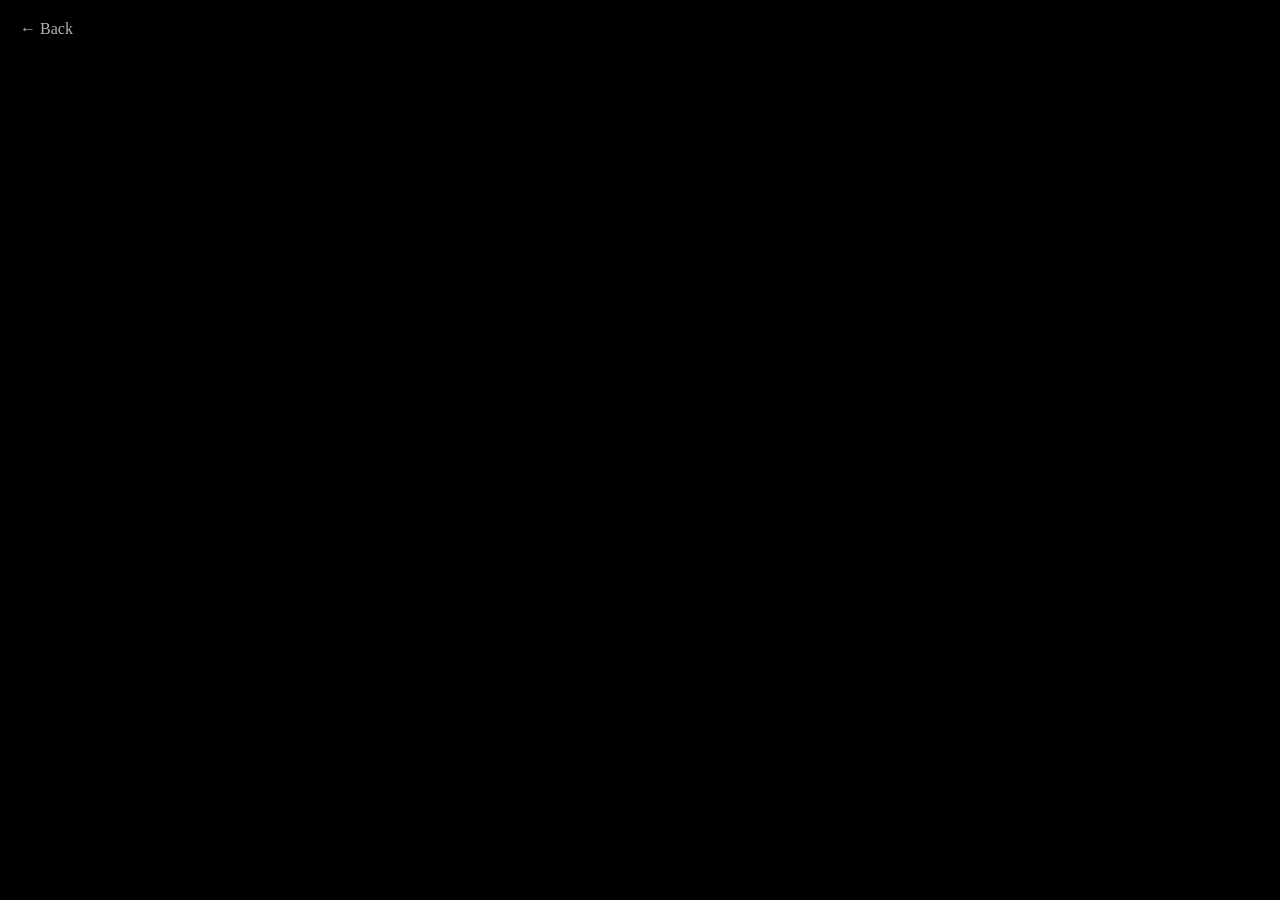
==== orb.html @ 4d85e220 "Add initial orb.html file for Living Orb project" ====
<!DOCTYPE html>
<html lang="en">
<head>
  <meta charset="UTF-8">
  <title>Living Orb</title>
  <style>
    html, body {
      margin: 0;
      height: 100%;
      overflow: hidden;
      background: black;
    }
    canvas {
      display: block;
    }
    .back {
      position: fixed;
      top: 20px;
      left: 20px;
      color: white;
      text-decoration: none;
      opacity: 0.7;
    }
  </style>
</head>
<body>

<a class="back" href="index.html">← Back</a>
<canvas id="canvas"></canvas>

<script src="orb.js"></script>
</body>
</html>
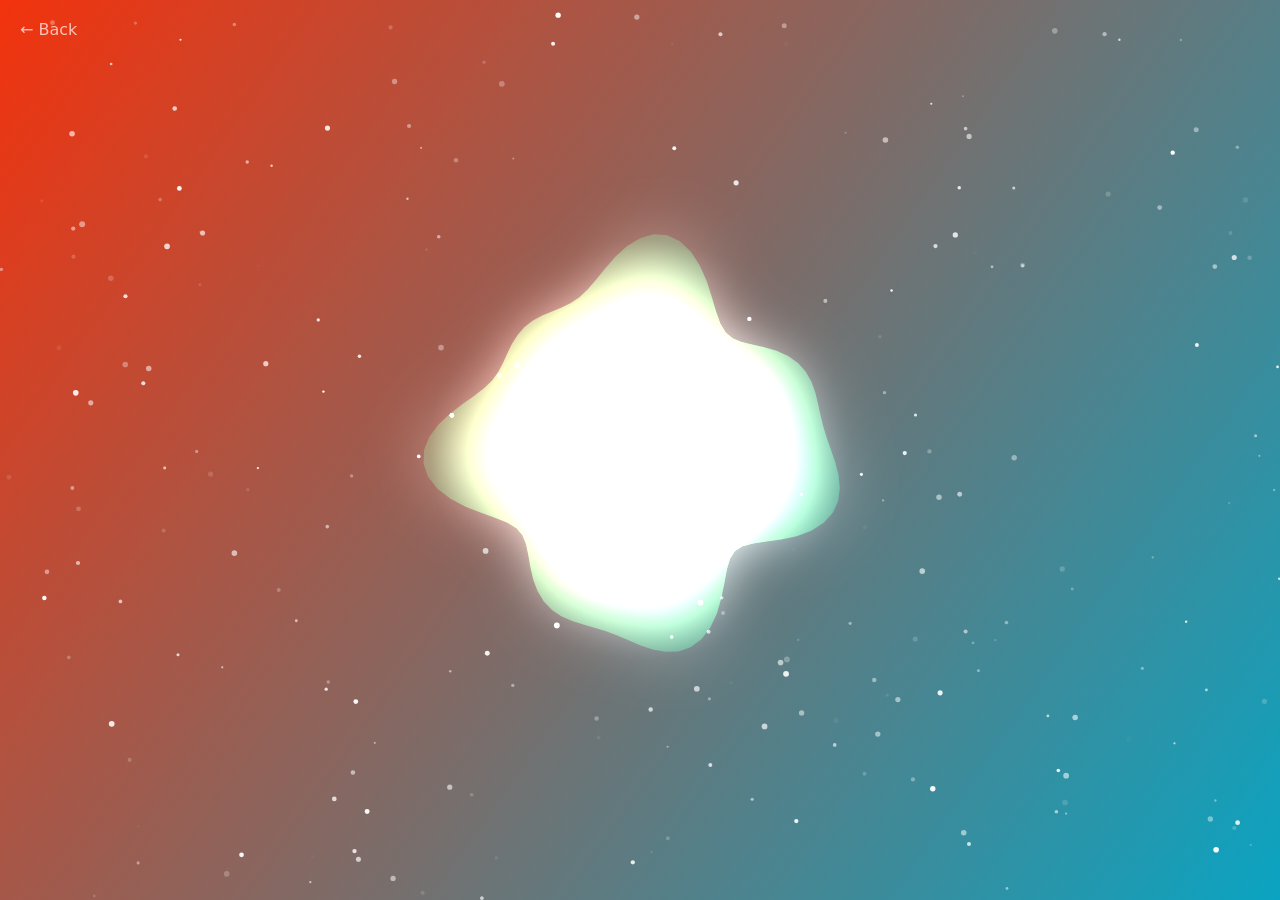
==== commit b50206b3: "Refactor orb.html for improved structure and styling" ====
--- a/orb.html
+++ b/orb.html
@@ -1,33 +1,146 @@
 <!DOCTYPE html>
 <html lang="en">
 <head>
-  <meta charset="UTF-8">
-  <title>Living Orb</title>
-  <style>
-    html, body {
-      margin: 0;
-      height: 100%;
-      overflow: hidden;
-      background: black;
-    }
-    canvas {
-      display: block;
-    }
-    .back {
-      position: fixed;
-      top: 20px;
-      left: 20px;
-      color: white;
-      text-decoration: none;
-      opacity: 0.7;
-    }
-  </style>
+<meta charset="UTF-8" />
+<title>Living Orb</title>
+<style>
+  html, body {
+    margin: 0;
+    padding: 0;
+    height: 100%;
+    overflow: hidden;
+    background: black;
+  }
+  canvas {
+    display: block;
+  }
+  .back {
+    position: fixed;
+    top: 20px;
+    left: 20px;
+    color: white;
+    text-decoration: none;
+    font-family: system-ui, sans-serif;
+    opacity: 0.7;
+  }
+</style>
 </head>
+
 <body>
-
-<a class="back" href="index.html">← Back</a>
+<a href="index.html" class="back">← Back</a>
 <canvas id="canvas"></canvas>
 
-<script src="orb.js"></script>
+<script>
+const canvas = document.getElementById("canvas");
+const ctx = canvas.getContext("2d");
+
+function resize() {
+  canvas.width = window.innerWidth;
+  canvas.height = window.innerHeight;
+}
+window.addEventListener("resize", resize);
+resize();
+
+const mouse = { x: canvas.width / 2, y: canvas.height / 2 };
+window.addEventListener("mousemove", e => {
+  mouse.x = e.clientX;
+  mouse.y = e.clientY;
+});
+
+let time = 0;
+
+const sparkles = Array.from({ length: 250 }, () => ({
+  x: Math.random() * canvas.width,
+  y: Math.random() * canvas.height,
+  r: Math.random() * 2 + 1,
+  a: Math.random(),
+  vx: (Math.random() - 0.5) * 0.4,
+  vy: (Math.random() - 0.5) * 0.4
+}));
+
+function drawBackground() {
+  const g = ctx.createLinearGradient(0, 0, canvas.width, canvas.height);
+  g.addColorStop(0, `hsl(${time * 20 % 360}, 90%, 50%)`);
+  g.addColorStop(1, `hsl(${(time * 20 + 180) % 360}, 90%, 40%)`);
+  ctx.fillStyle = g;
+  ctx.fillRect(0, 0, canvas.width, canvas.height);
+}
+
+function drawSparkles() {
+  for (let s of sparkles) {
+    s.x += s.vx;
+    s.y += s.vy;
+
+    if (s.x < 0) s.x = canvas.width;
+    if (s.x > canvas.width) s.x = 0;
+    if (s.y < 0) s.y = canvas.height;
+    if (s.y > canvas.height) s.y = 0;
+
+    ctx.fillStyle = `rgba(255,255,255,${s.a})`;
+    ctx.beginPath();
+    ctx.arc(s.x, s.y, s.r, 0, Math.PI * 2);
+    ctx.fill();
+  }
+}
+
+function drawOrb() {
+  const cx = canvas.width / 2;
+  const cy = canvas.height / 2;
+
+  const dx = mouse.x - cx;
+  const dy = mouse.y - cy;
+  const dist = Math.sqrt(dx * dx + dy * dy);
+
+  const baseRadius = Math.min(canvas.width, canvas.height) * 0.18;
+  const pulse = Math.sin(time * 2) * 20;
+
+  ctx.save();
+  ctx.translate(cx, cy);
+  ctx.beginPath();
+
+  const points = 100;
+  for (let i = 0; i <= points; i++) {
+    const angle = (i / points) * Math.PI * 2;
+    const noise =
+      Math.sin(angle * 4 + time * 3) * 25 +
+      Math.sin(angle * 7 - time * 2) * 15;
+
+    const attraction = Math.max(0, 1 - dist / 500);
+    const r = baseRadius + pulse + noise * attraction;
+
+    const x = Math.cos(angle) * r;
+    const y = Math.sin(angle) * r;
+
+    if (i === 0) ctx.moveTo(x, y);
+    else ctx.lineTo(x, y);
+  }
+
+  ctx.closePath();
+
+  const glow = ctx.createRadialGradient(0, 0, 50, 0, 0, baseRadius * 1.3);
+  glow.addColorStop(0, `hsla(${time * 60 % 360}, 100%, 70%, 1)`);
+  glow.addColorStop(1, `hsla(${(time * 60 + 120) % 360}, 100%, 40%, 0.2)`);
+
+  ctx.globalCompositeOperation = "lighter";
+  ctx.fillStyle = glow;
+  ctx.shadowBlur = 60;
+  ctx.shadowColor = "white";
+  ctx.fill();
+  ctx.restore();
+
+  ctx.globalCompositeOperation = "source-over";
+}
+
+function animate() {
+  time += 0.01;
+  ctx.clearRect(0, 0, canvas.width, canvas.height);
+  drawBackground();
+  drawSparkles();
+  drawOrb();
+  requestAnimationFrame(animate);
+}
+
+animate();
+</script>
 </body>
 </html>
